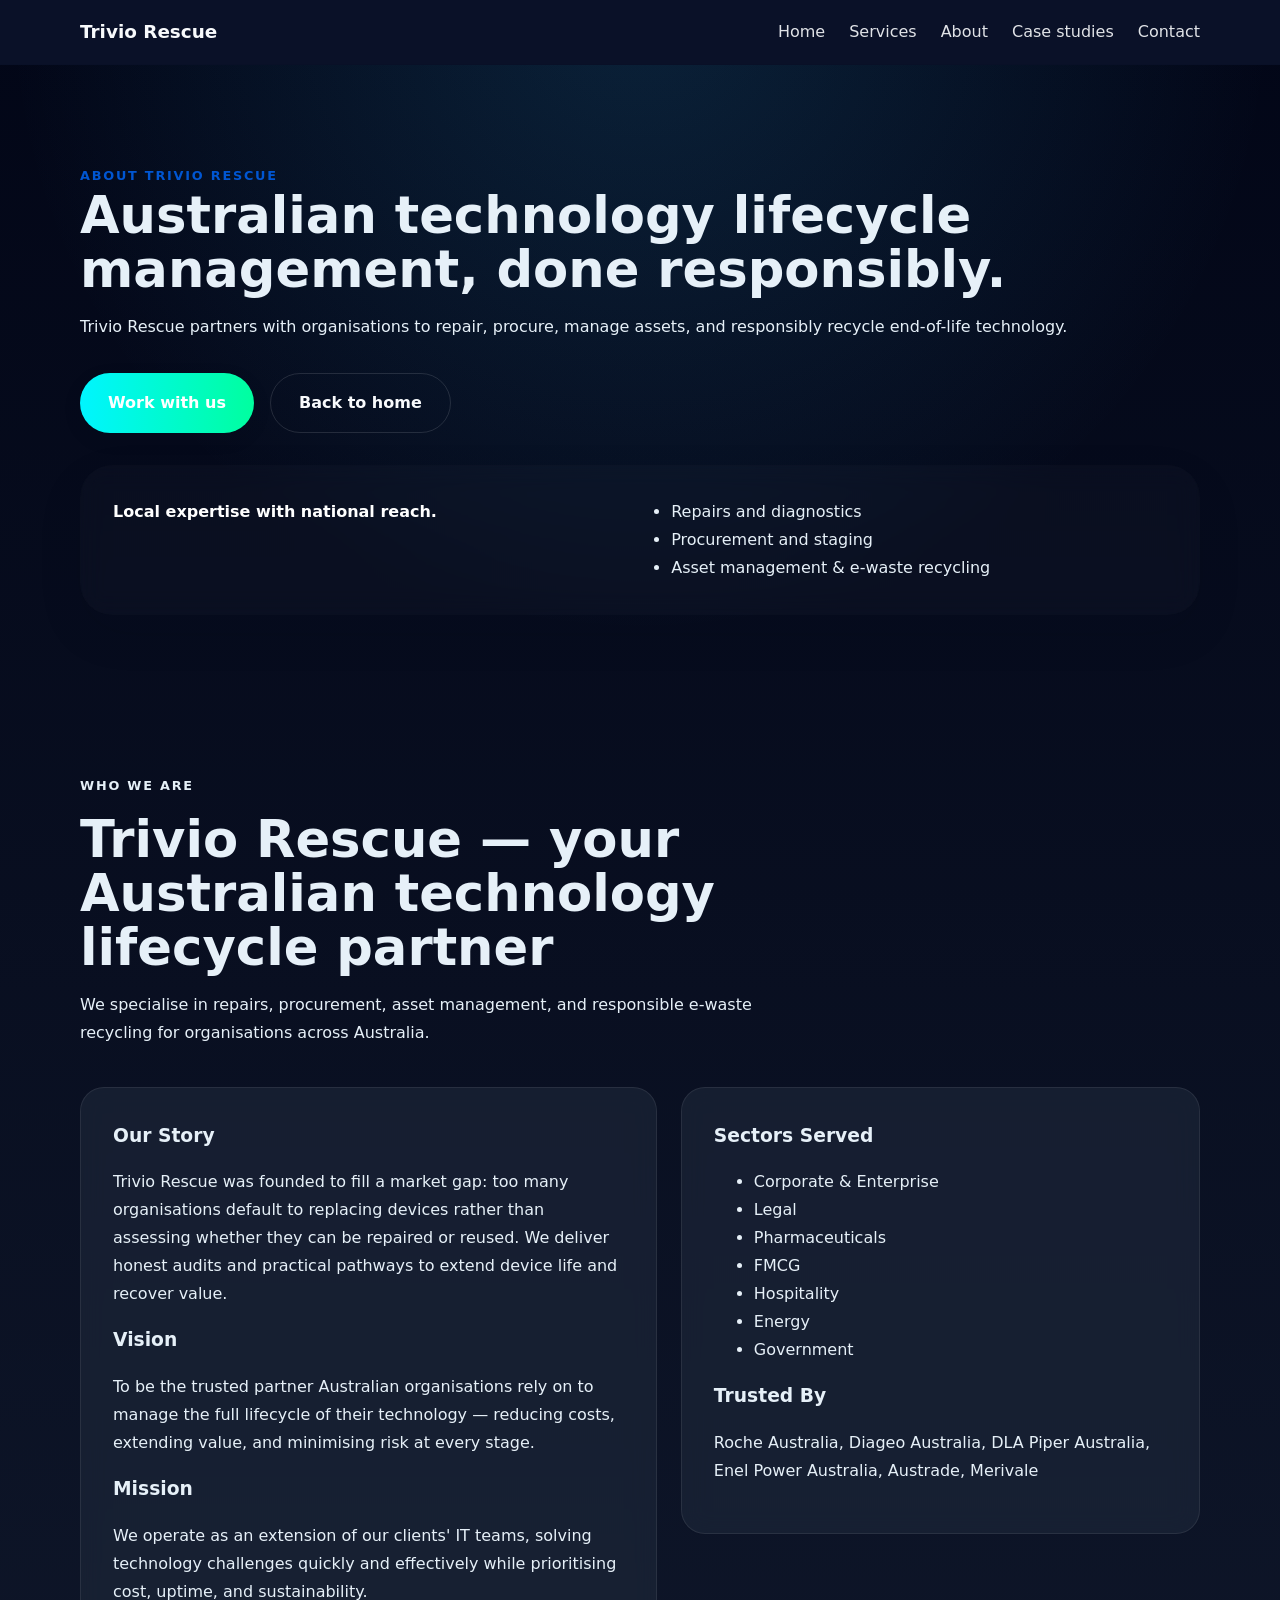
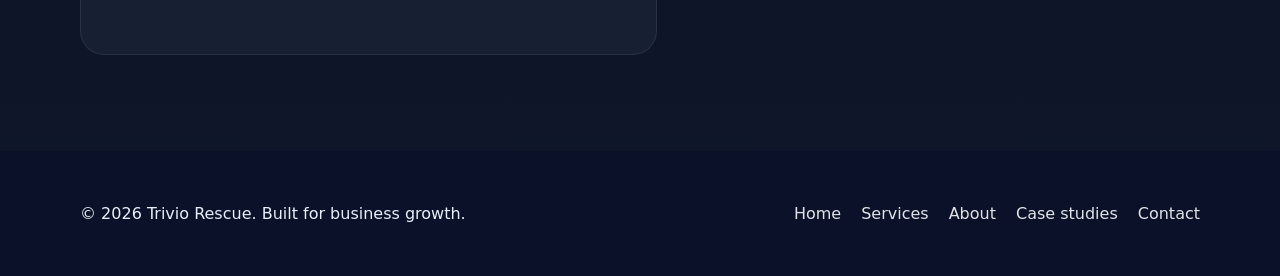
==== about/index.html @ 3f899b51 "Use clean URLs: add directory-index pages, update links, remove flat HTML, update contact redirect" ====
<!DOCTYPE html>
<html lang="en">
<head>
  <meta charset="UTF-8">
  <meta name="viewport" content="width=device-width, initial-scale=1.0">
  <title>About | Trivio Rescue</title>
  <meta name="description" content="Learn about Trivio Rescue's mission, team, and business approach.">
  <link rel="stylesheet" href="/assets/css/styles.css">
</head>
<body>
  <div data-include="/partials/header.html"></div>

  <main>
    <section class="hero">
      <div class="container hero-grid">
        <div class="reveal">
          <span class="eyebrow">About Trivio Rescue</span>
          <h1>Australian technology lifecycle management, done responsibly.</h1>
          <p>Trivio Rescue partners with organisations to repair, procure, manage assets, and responsibly recycle end-of-life technology.</p>
          <div class="hero-actions">
            <a href="/contact" class="btn btn-primary">Work with us</a>
            <a href="/" class="btn btn-secondary">Back to home</a>
          </div>
        </div>

        <div class="hero-card value-prop-card reveal">
          <p class="stat">Local expertise with national reach.</p>
          <ul>
            <li>Repairs and diagnostics</li>
            <li>Procurement and staging</li>
            <li>Asset management & e-waste recycling</li>
          </ul>
        </div>
      </div>
    </section>

    <section class="section about-section">
      <div class="container">
        <div class="section-header reveal">
          <p class="eyebrow">Who We Are</p>
          <h2>Trivio Rescue — your Australian technology lifecycle partner</h2>
          <p>We specialise in repairs, procurement, asset management, and responsible e-waste recycling for organisations across Australia.</p>
        </div>

        <div class="content-grid">
          <div class="card reveal">
            <h3>Our Story</h3>
            <p>Trivio Rescue was founded to fill a market gap: too many organisations default to replacing devices rather than assessing whether they can be repaired or reused. We deliver honest audits and practical pathways to extend device life and recover value.</p>

            <h3>Vision</h3>
            <p>To be the trusted partner Australian organisations rely on to manage the full lifecycle of their technology — reducing costs, extending value, and minimising risk at every stage.</p>

            <h3>Mission</h3>
            <p>We operate as an extension of our clients' IT teams, solving technology challenges quickly and effectively while prioritising cost, uptime, and sustainability.</p>
          </div>

          <div class="card reveal">
            <h3>Sectors Served</h3>
            <ul class="sectors-list">
              <li>Corporate & Enterprise</li>
              <li>Legal</li>
              <li>Pharmaceuticals</li>
              <li>FMCG</li>
              <li>Hospitality</li>
              <li>Energy</li>
              <li>Government</li>
            </ul>

            <h3>Trusted By</h3>
            <p class="trusted-clients reveal">Roche Australia, Diageo Australia, DLA Piper Australia, Enel Power Australia, Austrade, Merivale</p>
          </div>
        </div>
      </div>
    </section>
  </main>

  <div data-include="/partials/footer.html"></div>

  <script src="/assets/js/script.js?v=2"></script>
</body>
</html>
---- assets/css/styles.css ----
:root {
  color-scheme: light;
  /* Enterprise B2B theme */
  --bg: #F8FAFC; /* clean off-white for body */
  --header-bg: #0A1128; /* deep navy for header/footer */
  --surface: #0A1128;
  --surface-2: #081024;
  --text: #0B1220; /* dark text on off-white */
  --muted: #E6F0F8; /* brighter, eye-catching text color */
  --primary: #0056D2; /* vibrant primary blue for buttons */
  --primary-dark: #0041A8;
  --border: rgba(2, 6, 23, 0.06);
  --header-text: #F8FAFC;
  font-family: Inter, system-ui, -apple-system, BlinkMacSystemFont, "Segoe UI", sans-serif;
}

* {
  box-sizing: border-box;
}

html {
  scroll-behavior: smooth;
}

body {
  margin: 0;
  min-height: 100vh;
  /* Reverted to original dark theme background */
  background: radial-gradient(circle at top, rgba(56, 189, 248, 0.15), transparent 32%), linear-gradient(180deg, #020617 0%, #0f172a 100%);
  color: var(--muted);
  line-height: 1.75;
}

img {
  max-width: 100%;
  display: block;
}

button,
input,
textarea {
  font: inherit;
}

.container {
  width: min(1120px, calc(100% - 2rem));
  margin: 0 auto;
}

.site-header {
  position: sticky;
  top: 0;
  z-index: 20;
  backdrop-filter: blur(8px);
  background: var(--header-bg);
  border-bottom: 1px solid var(--border);
  color: var(--header-text);
}

.header-inner {
  display: flex;
  align-items: center;
  justify-content: space-between;
  gap: 1rem;
  padding: 1rem 0;
}

.brand {
  color: var(--header-text);
  font-size: 1.15rem;
  font-weight: 700;
  text-decoration: none;
}

.nav-links {
  display: flex;
  gap: 1.5rem;
  flex-wrap: wrap;
}

.nav-links a,
.footer-nav a {
  color: var(--header-text);
  opacity: 0.9;
  text-decoration: none;
  transition: color 200ms ease, opacity 200ms ease;
}

.nav-links a:hover,
.footer-nav a:hover {
  color: white;
}

.menu-toggle {
  display: none;
  background: transparent;
  border: 1px solid var(--border);
  color: var(--header-text);
  padding: 0.75rem 1rem;
  border-radius: 999px;
  cursor: pointer;
}

.hero {
  padding: 6rem 0 4rem;
}

.hero-grid {
  display: grid;
  grid-template-columns: 1fr; /* stack vertically */
  gap: 2rem;
  align-items: start;
}

.value-prop-card {
  grid-column: 1 / -1; /* span full width */
  width: 100%;
  background: rgba(30, 41, 59, 0.6); /* translucent dark for glassmorphism */
  -webkit-backdrop-filter: blur(12px);
  backdrop-filter: blur(12px);
  border: 1px solid rgba(255, 255, 255, 0.08);
  color: #F8FAFC; /* light text inside */
  padding: 1.75rem 1.5rem;
  border-radius: 12px;
  box-shadow: 0 18px 40px rgba(2, 6, 23, 0.45);
  display: grid;
  grid-template-columns: 1fr 1fr; /* two equal columns for content */
  gap: 1.5rem;
  align-items: start;
}

.value-prop-card h3 {
  grid-column: 1 / -1;
  color: #F8FAFC;
  margin-bottom: 0.5rem;
}

.value-list {
  grid-column: 1 / 2;
  list-style: none;
  margin: 0;
  padding: 0;
  color: #E6F0F8;
  display: block;
}

.value-list li {
  margin: 0 0 0.9rem 0;
  padding-left: 0.9rem;
  position: relative;
  line-height: 1.35;
}

.value-list li::before {
  content: '✔';
  position: absolute;
  left: 0;
  top: 0.1rem;
  font-size: 0.9rem;
  font-weight: 900;
  /* gradient for checkmark */
  background: linear-gradient(90deg, #00F5FF 0%, #00FF9F 100%);
  -webkit-background-clip: text;
  background-clip: text;
  -webkit-text-fill-color: transparent;
}

.onboarding {
  grid-column: 2 / 3;
  color: #E6F0F8;
}

.onboarding h4 {
  margin-top: 0;
  color: #F8FAFC;
}

.onboarding ol {
  list-style: none;
  margin: 0;
  padding: 0;
  position: relative;
}

.onboarding ol li {
  position: relative;
  padding-left: 3rem;
  margin-bottom: 1rem;
}

.onboarding ol li::before {
  content: counter(step);
  counter-increment: step;
  position: absolute;
  left: 0;
  top: 0;
  width: 2rem;
  height: 2rem;
  border-radius: 50%;
  background: linear-gradient(90deg, #00F5FF 0%, #00FF9F 100%);
  color: #04111a;
  display: flex;
  align-items: center;
  justify-content: center;
  font-weight: 800;
}

.onboarding ol::before {
  content: '';
  position: absolute;
  left: 0.9rem;
  top: 1.25rem;
  bottom: 0;
  width: 2px;
  background: rgba(255,255,255,0.04);
}

/* reset counter for onboarding */
.onboarding ol { counter-reset: step; }

@media (max-width: 900px) {
  .value-prop-card {
    grid-template-columns: 1fr;
  }
  .value-list,
  .onboarding {
    grid-column: 1 / -1;
  }
}

.eyebrow {
  margin: 0 0 1rem;
  color: var(--primary);
  font-weight: 700;
  text-transform: uppercase;
  letter-spacing: 0.14em;
  font-size: 0.8rem;
}

.hero h1,
.section-header h2 {
  margin: 0;
  font-size: clamp(2.5rem, 4vw, 4rem);
  line-height: 1.05;
}

.gradient-text {
  background: linear-gradient(90deg, #00F5FF 0%, #00FF9F 100%);
  -webkit-background-clip: text;
  background-clip: text;
  -webkit-text-fill-color: transparent;
  display: inline-block;
  font-weight: 800;
}

.hero p,
.section-header p,
.card p,
.feature-list p,
footer p,
.contact-form label {
  color: var(--muted);
}

.hero-actions {
  display: flex;
  flex-wrap: wrap;
  gap: 1rem;
  margin-top: 2rem;
}

/* Trust indicator badges (sleek, dark-mode style) */
.trust-indicators {
  display: flex;
  gap: 0.75rem;
  align-items: center;
  flex-wrap: wrap;
  margin-top: 1.25rem;
}

.trust-item {
  display: inline-flex;
  flex-direction: column;
  align-items: center;
  justify-content: center;
  border-radius: 50px; /* pill shape */
  background: rgba(30, 41, 59, 0.6);
  -webkit-backdrop-filter: blur(12px);
  backdrop-filter: blur(12px);
  border: 1px solid rgba(255, 255, 255, 0.08);
  padding: 0.5rem 0.9rem;
  min-width: 10ch;
  text-align: center;
}

.trust-item strong {
  display: block;
  font-size: 0.85rem;
  font-weight: 800;
  color: rgba(248, 250, 252, 0.95);
  line-height: 1;
}

.trust-item span {
  display: block;
  font-size: 0.72rem;
  font-weight: 700;
  color: rgba(203, 213, 225, 0.85);
  margin-top: 0.125rem;
}

.btn {
  display: inline-flex;
  align-items: center;
  justify-content: center;
  border: none;
  border-radius: 999px;
  padding: 0.95rem 1.75rem;
  font-weight: 700;
  text-decoration: none;
  cursor: pointer;
}

.btn-primary {
  background: linear-gradient(90deg, #00F5FF 0%, #00FF9F 100%);
  color: white;
  border: none;
  transition: all 0.3s ease;
  box-shadow: 0 6px 18px rgba(2, 6, 23, 0.12);
}
.btn-primary:hover {
  transform: scale(1.02);
  text-shadow: 0 6px 22px rgba(0, 245, 159, 0.12);
  box-shadow: 0 12px 36px rgba(0, 255, 159, 0.06);
}

.btn-secondary {
  border: 1px solid rgba(255, 255, 255, 0.12);
  color: var(--header-text);
  background: transparent;
  transition: all 0.25s ease;
}

.btn-secondary:hover {
  background: rgba(2, 6, 23, 0.5);
  border-color: rgba(255, 255, 255, 0.18);
  box-shadow: 0 10px 30px rgba(0, 255, 159, 0.06);
  transform: translateY(-2px);
}

.hero-card {
  background: rgba(255, 255, 255, 0.02);
  border: 1px solid var(--border);
  border-radius: 32px;
  padding: 2rem;
  box-shadow: 0 18px 48px rgba(2, 6, 23, 0.08);
}

.hero-card .stat {
  margin: 0 0 1rem;
  font-weight: 700;
  color: white;
}

.hero-card ul {
  margin: 0;
  padding-left: 1.2rem;
  color: var(--muted);
}

.section {
  padding: 6rem 0;
}

.section-header {
  max-width: 720px;
  margin-bottom: 2.5rem;
}

.cards-grid,
.testimonials-grid,
.about-grid,
.contact-grid,
.content-grid {
  display: grid;
  gap: 1.5rem;
}

.cards-grid {
  grid-template-columns: repeat(3, minmax(0, 1fr));
  grid-auto-rows: minmax(0, auto);
  margin-bottom: 3.5rem; /* increased spacing to separate from Data Security section */
}

.section-header.card {
  margin-top: 2rem; /* extra breathing room when section header is styled as a card */
}

.card {
  background: rgba(30, 41, 59, 0.6);
  -webkit-backdrop-filter: blur(12px);
  backdrop-filter: blur(12px);
  border: 1px solid rgba(255, 255, 255, 0.08);
  border-radius: 24px;
  padding: 2rem;
  transition: box-shadow 220ms ease, transform 220ms ease, border-color 180ms ease;
}

.card:hover {
  transform: translateY(-4px);
  border-color: rgba(255, 255, 255, 0.2);
  box-shadow: 0 10px 30px -10px rgba(16, 185, 129, 0.15); /* subtle emerald glow */
}

/* Reveal animation utilities */
.reveal {
  opacity: 0;
  transform: translateY(30px);
  transition: all 0.8s cubic-bezier(0.5, 0, 0, 1);
}

.reveal.active {
  opacity: 1;
  transform: translateY(0);
}

.card h3 {
  margin-top: 0;
  margin-bottom: 1rem;
}

.about-grid {
  grid-template-columns: 1fr 0.9fr;
  align-items: center;
}

.content-grid {
  grid-template-columns: 1fr 0.9fr;
  gap: 1.5rem;
  align-items: start;
}

.feature-list {
  display: grid;
  gap: 1rem;
}

.feature-list h3 {
  margin: 0 0 0.5rem;
}

.testimonials-grid {
  grid-template-columns: repeat(2, minmax(0, 1fr));
}

.testimonials-grid blockquote {
  margin: 0;
  background: rgba(255, 255, 255, 0.02);
  border: 1px solid var(--border);
  border-radius: 24px;
  padding: 2rem;
}

blockquote p {
  margin: 0 0 1.25rem;
  color: var(--text);
}

blockquote cite {
  color: var(--muted);
  font-style: normal;
}

.contact-grid {
  grid-template-columns: 1fr 1.1fr;
  align-items: start;
}

.contact-form {
  display: grid;
  gap: 1rem;
}

.contact-form label {
  display: grid;
  gap: 0.5rem;
  font-weight: 600;
}

.contact-form input,
.contact-form textarea,
.contact-form select {
  background: rgba(30, 41, 59, 0.6);
  -webkit-backdrop-filter: blur(8px);
  backdrop-filter: blur(8px);
  border: 1px solid rgba(255, 255, 255, 0.10);
  border-radius: 12px;
  color: #E6F0F8;
  padding: 0.95rem 1rem;
  transition: border-color 180ms ease, box-shadow 200ms ease, transform 150ms ease;
  box-shadow: inset 0 1px 0 rgba(255,255,255,0.02);
}

.contact-form input::placeholder,
.contact-form textarea::placeholder {
  color: rgba(230, 240, 248, 0.6);
}

.contact-form input:focus,
.contact-form textarea:focus,
.contact-form select:focus {
  outline: none;
  border-color: var(--primary);
  box-shadow: 0 10px 30px rgba(0, 86, 210, 0.10), 0 0 0 4px rgba(0, 86, 210, 0.06);
  transform: translateY(-1px);
}

.contact-form label {
  color: #E6F0F8;
}

.site-footer {
  border-top: 1px solid var(--border);
  padding: 2rem 0;
  background: var(--header-bg);
  color: var(--header-text);
}

.footer-inner {
  display: flex;
  align-items: center;
  justify-content: space-between;
  flex-wrap: wrap;
  gap: 1rem;
}

.footer-nav {
  display: flex;
  gap: 1.25rem;
}

@media (max-width: 900px) {
  .hero-grid,
  .about-grid,
  .cards-grid,
  .testimonials-grid,
  .contact-grid,
  .content-grid {
    grid-template-columns: 1fr;
  }
  .hero {
    padding-top: 4rem;
  }
}

/* About preview section */
.about-preview {
  padding: 4rem 0;
  background: #1E293B; /* slightly different from hero to separate sections */
  color: #E6F0F8;
}

.about-grid {
  display: grid;
  grid-template-columns: 1fr 1fr;
  gap: 2rem;
  align-items: center;
}

.about-text p,
.about-text h2 {
  color: #E6F0F8;
}

.about-text .btn {
  margin-top: 1rem;
}

.about-image-placeholder {
  background: linear-gradient(180deg, rgba(255,255,255,0.03), rgba(255,255,255,0.01));
  border: 1px dashed rgba(255,255,255,0.04);
  min-height: 220px;
  border-radius: 12px;
}

@media (max-width: 900px) {
  .about-grid {
    grid-template-columns: 1fr;
  }
  .about-image-placeholder {
    min-height: 180px;
  }
}

@media (max-width: 720px) {
  .header-inner {
    flex-direction: column;
    align-items: flex-start;
  }

  .nav-links {
    width: 100%;
    justify-content: space-between;
  }

  .menu-toggle {
    display: inline-flex;
  }

  .nav-links {
    display: none;
  }

  .nav-links.open {
    display: flex;
    flex-direction: column;
    width: 100%;
    gap: 0.75rem;
    margin-top: 1rem;
  }
}

/* Improved skip-link: visually hidden until focused, subtle modern styling */
.skip-link {
  position: absolute;
  left: -9999px;
  top: auto;
  width: 1px;
  height: 1px;
  overflow: hidden;
  clip: rect(1px, 1px, 1px, 1px);
  clip-path: inset(50%);
  white-space: nowrap;
}
.skip-link:focus,
.skip-link:active {
  position: fixed;
  left: 1rem;
  top: 1rem;
  width: auto;
  height: auto;
  padding: 0.5rem 0.75rem;
  background: rgba(10,17,40,0.95);
  color: #F8FAFC;
  border-radius: 8px;
  z-index: 9999;
  box-shadow: 0 8px 30px rgba(2,6,23,0.6);
  clip: auto;
  clip-path: none;
}
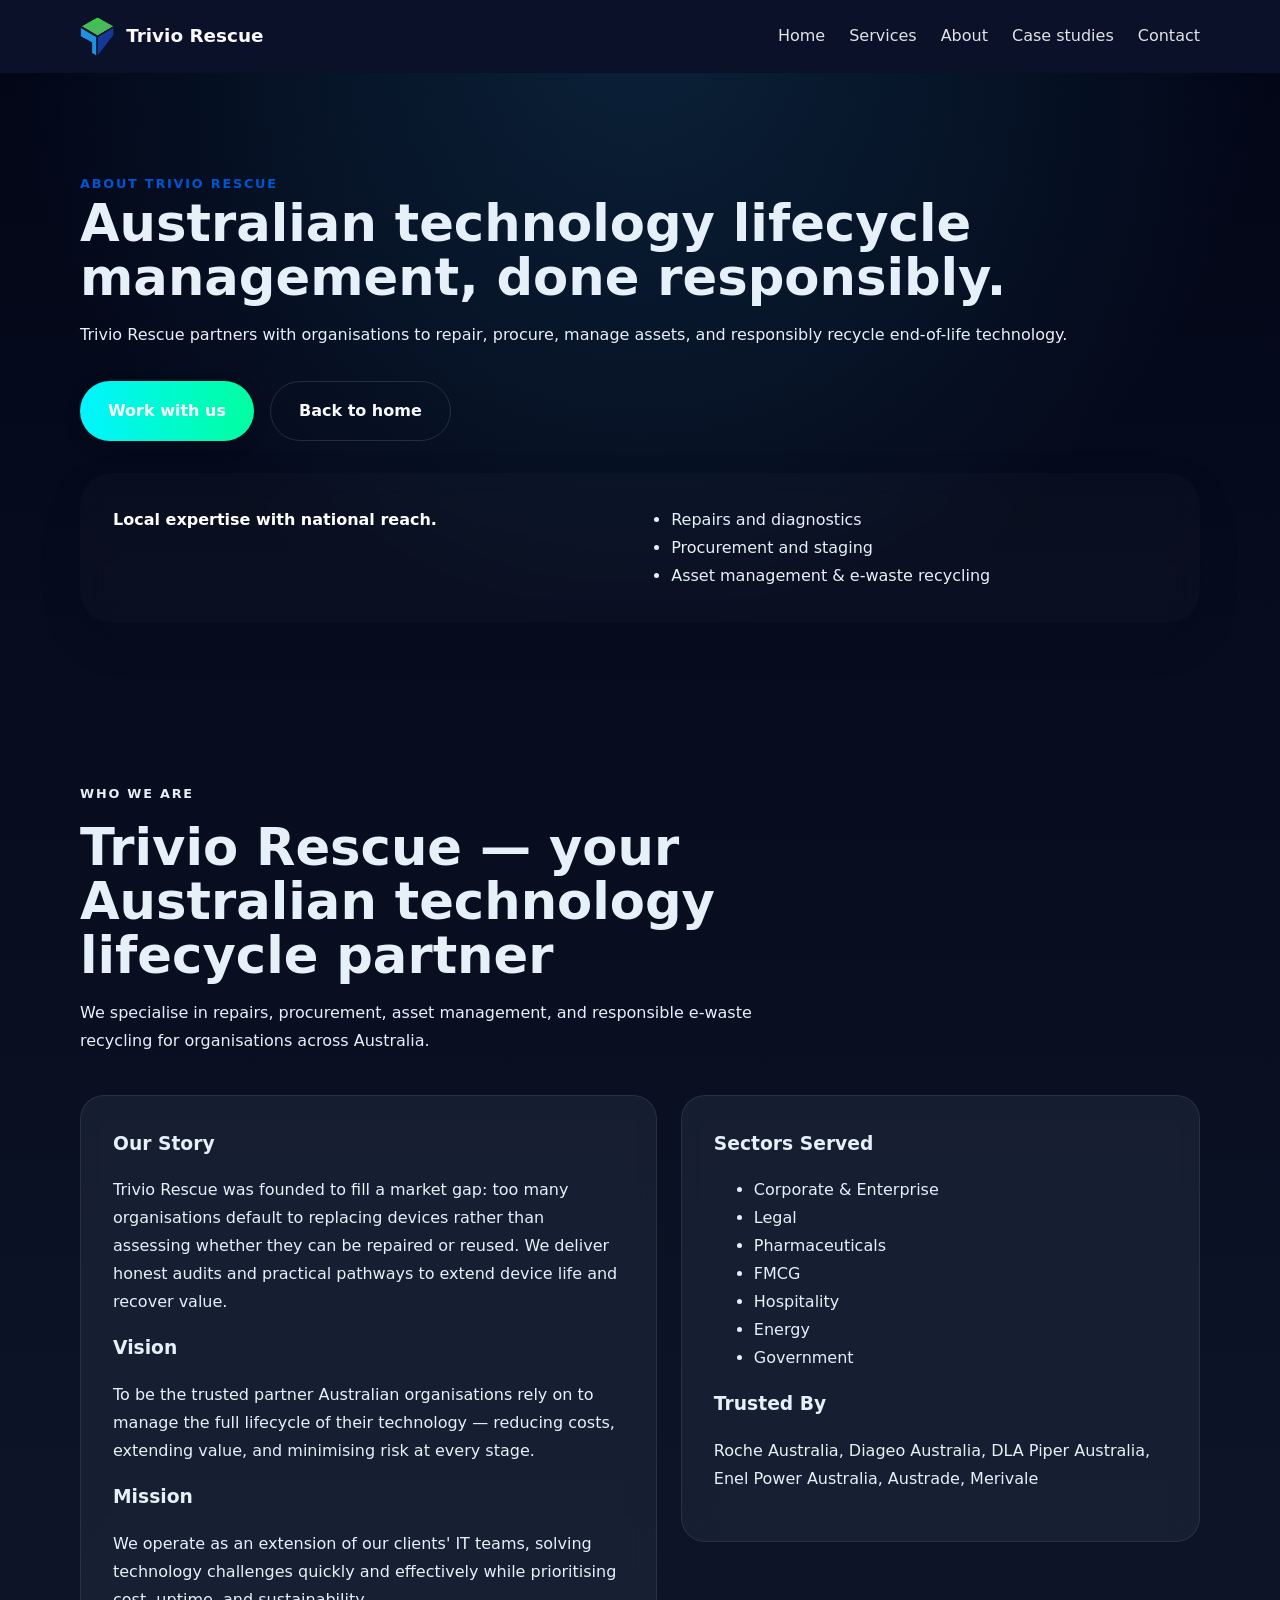
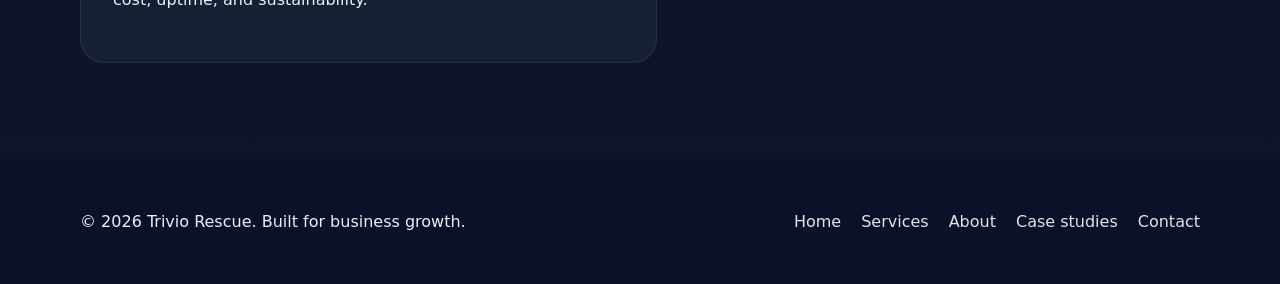
==== commit 898f646f: "Add site favicon" ====
--- a/about/index.html
+++ b/about/index.html
@@ -4,6 +4,7 @@
   <meta charset="UTF-8">
   <meta name="viewport" content="width=device-width, initial-scale=1.0">
   <title>About | Trivio Rescue</title>
+  <link rel="icon" type="image/png" href="/logo.png">
   <meta name="description" content="Learn about Trivio Rescue's mission, team, and business approach.">
   <link rel="stylesheet" href="/assets/css/styles.css">
 </head>
--- a/assets/css/styles.css
+++ b/assets/css/styles.css
@@ -66,10 +66,18 @@
 }
 
 .brand {
+  display: flex;
+  align-items: center;
+  gap: 12px;
   color: var(--header-text);
   font-size: 1.15rem;
   font-weight: 700;
   text-decoration: none;
+}
+
+.logo-icon {
+  height: 40px;
+  width: auto;
 }
 
 .nav-links {
@@ -519,6 +527,10 @@
   color: #E6F0F8;
 }
 
+.contact-details a {
+  color: #F8FAFC;
+}
+
 .site-footer {
   border-top: 1px solid var(--border);
   padding: 2rem 0;
@@ -576,19 +588,38 @@
   margin-top: 1rem;
 }
 
-.about-image-placeholder {
-  background: linear-gradient(180deg, rgba(255,255,255,0.03), rgba(255,255,255,0.01));
-  border: 1px dashed rgba(255,255,255,0.04);
-  min-height: 220px;
+.about-image {
+  position: relative;
+  aspect-ratio: 16 / 10;
+  overflow: hidden;
   border-radius: 12px;
+  border: 1px solid rgba(94, 234, 212, 0.18);
+  box-shadow: 0 20px 40px rgba(2, 6, 23, 0.32);
+}
+
+.about-image img {
+  width: 100%;
+  height: 100%;
+  object-fit: cover;
+  object-position: center top;
+  filter: brightness(0.78) saturate(0.82);
+  transform: scale(1.06);
+}
+
+.about-image::after {
+  content: '';
+  position: absolute;
+  inset: 0;
+  pointer-events: none;
+  background: linear-gradient(135deg, rgba(10, 17, 40, 0.5), rgba(10, 17, 40, 0.08) 55%, rgba(10, 17, 40, 0.42));
 }
 
 @media (max-width: 900px) {
   .about-grid {
     grid-template-columns: 1fr;
   }
-  .about-image-placeholder {
-    min-height: 180px;
+  .about-image {
+    aspect-ratio: 16 / 9;
   }
 }
 
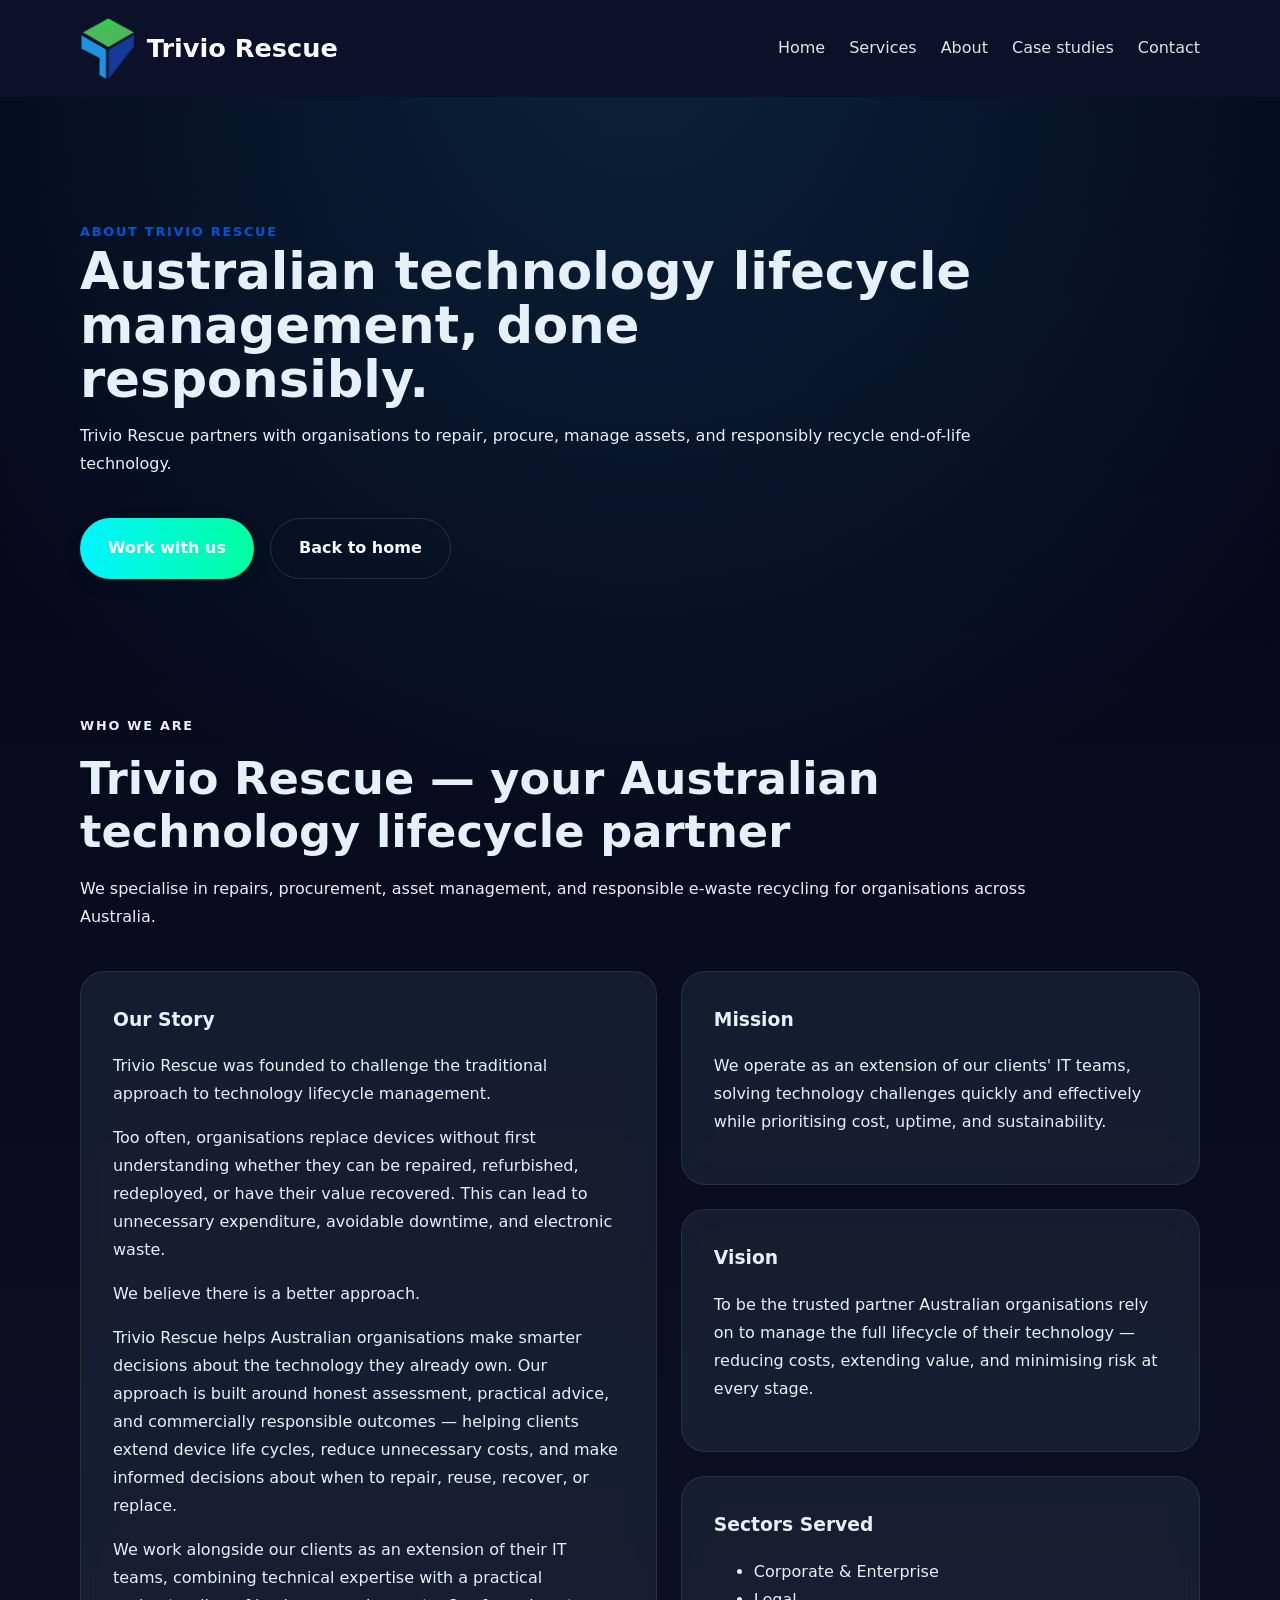
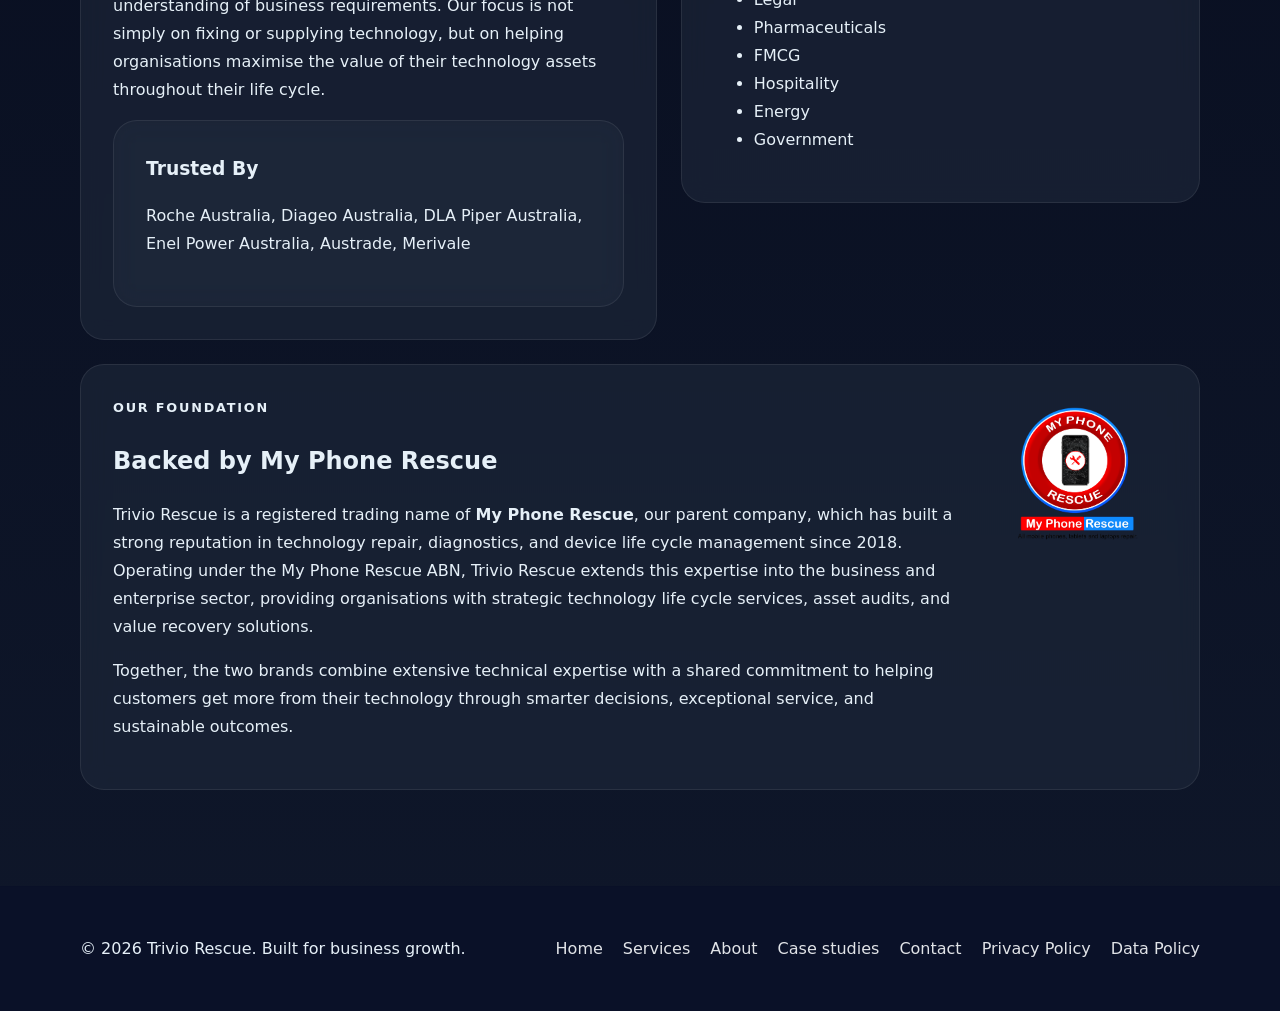
==== commit e1d87c82: "Refine About page foundation layout" ====
--- a/about/index.html
+++ b/about/index.html
@@ -24,14 +24,6 @@
           </div>
         </div>
 
-        <div class="hero-card value-prop-card reveal">
-          <p class="stat">Local expertise with national reach.</p>
-          <ul>
-            <li>Repairs and diagnostics</li>
-            <li>Procurement and staging</li>
-            <li>Asset management & e-waste recycling</li>
-          </ul>
-        </div>
       </div>
     </section>
 
@@ -43,40 +35,64 @@
           <p>We specialise in repairs, procurement, asset management, and responsible e-waste recycling for organisations across Australia.</p>
         </div>
 
-        <div class="content-grid">
+        <div class="content-grid about-content-grid">
           <div class="card reveal">
             <h3>Our Story</h3>
-            <p>Trivio Rescue was founded to fill a market gap: too many organisations default to replacing devices rather than assessing whether they can be repaired or reused. We deliver honest audits and practical pathways to extend device life and recover value.</p>
+            <p>Trivio Rescue was founded to challenge the traditional approach to technology lifecycle management.</p>
+            <p>Too often, organisations replace devices without first understanding whether they can be repaired, refurbished, redeployed, or have their value recovered. This can lead to unnecessary expenditure, avoidable downtime, and electronic waste.</p>
+            <p>We believe there is a better approach.</p>
+            <p>Trivio Rescue helps Australian organisations make smarter decisions about the technology they already own. Our approach is built around honest assessment, practical advice, and commercially responsible outcomes — helping clients extend device life cycles, reduce unnecessary costs, and make informed decisions about when to repair, reuse, recover, or replace.</p>
+            <p>We work alongside our clients as an extension of their IT teams, combining technical expertise with a practical understanding of business requirements. Our focus is not simply on fixing or supplying technology, but on helping organisations maximise the value of their technology assets throughout their life cycle.</p>
 
-            <h3>Vision</h3>
-            <p>To be the trusted partner Australian organisations rely on to manage the full lifecycle of their technology — reducing costs, extending value, and minimising risk at every stage.</p>
-
-            <h3>Mission</h3>
-            <p>We operate as an extension of our clients' IT teams, solving technology challenges quickly and effectively while prioritising cost, uptime, and sustainability.</p>
+            <div class="about-trusted card reveal">
+              <h3>Trusted By</h3>
+              <p class="trusted-clients">Roche Australia, Diageo Australia, DLA Piper Australia, Enel Power Australia, Austrade, Merivale</p>
+            </div>
           </div>
 
-          <div class="card reveal">
-            <h3>Sectors Served</h3>
-            <ul class="sectors-list">
-              <li>Corporate & Enterprise</li>
-              <li>Legal</li>
-              <li>Pharmaceuticals</li>
-              <li>FMCG</li>
-              <li>Hospitality</li>
-              <li>Energy</li>
-              <li>Government</li>
-            </ul>
+          <div class="about-side-column">
+            <div class="card reveal">
+              <h3>Mission</h3>
+              <p>We operate as an extension of our clients' IT teams, solving technology challenges quickly and effectively while prioritising cost, uptime, and sustainability.</p>
+            </div>
 
-            <h3>Trusted By</h3>
-            <p class="trusted-clients reveal">Roche Australia, Diageo Australia, DLA Piper Australia, Enel Power Australia, Austrade, Merivale</p>
+            <div class="card reveal">
+              <h3>Vision</h3>
+              <p>To be the trusted partner Australian organisations rely on to manage the full lifecycle of their technology — reducing costs, extending value, and minimising risk at every stage.</p>
+            </div>
+
+            <div class="about-sectors card reveal">
+              <h3>Sectors Served</h3>
+              <ul class="sectors-list">
+                <li>Corporate & Enterprise</li>
+                <li>Legal</li>
+                <li>Pharmaceuticals</li>
+                <li>FMCG</li>
+                <li>Hospitality</li>
+                <li>Energy</li>
+                <li>Government</li>
+              </ul>
+            </div>
+
           </div>
         </div>
+
+        <section class="about-backed-section card reveal">
+          <div class="about-backed-copy">
+            <p class="eyebrow">Our Foundation</p>
+            <h2>Backed by My Phone Rescue</h2>
+            <p>Trivio Rescue is a registered trading name of <strong>My Phone Rescue</strong>, our parent company, which has built a strong reputation in technology repair, diagnostics, and device life cycle management since 2018. Operating under the My Phone Rescue ABN, Trivio Rescue extends this expertise into the business and enterprise sector, providing organisations with strategic technology life cycle services, asset audits, and value recovery solutions.</p>
+            <p>Together, the two brands combine extensive technical expertise with a shared commitment to helping customers get more from their technology through smarter decisions, exceptional service, and sustainable outcomes.</p>
+          </div>
+          <img class="about-backed-logo" src="/MyPhoneRescue%20Logo%20Background%20Removed.png" alt="My Phone Rescue logo">
+        </section>
+
       </div>
     </section>
   </main>
 
   <div data-include="/partials/footer.html"></div>
 
-  <script src="/assets/js/script.js?v=2"></script>
+  <script src="/assets/js/script.js?v=3"></script>
 </body>
 </html>
--- a/assets/css/styles.css
+++ b/assets/css/styles.css
@@ -70,13 +70,13 @@
   align-items: center;
   gap: 12px;
   color: var(--header-text);
-  font-size: 1.15rem;
+  font-size: 1.6rem;
   font-weight: 700;
   text-decoration: none;
 }
 
 .logo-icon {
-  height: 40px;
+  height: 64px;
   width: auto;
 }
 
@@ -101,23 +101,68 @@
 
 .menu-toggle {
   display: none;
-  background: transparent;
-  border: 1px solid var(--border);
+  background: rgba(30, 41, 59, 0.9);
+  border: 1px solid rgba(94, 234, 212, 0.45);
   color: var(--header-text);
   padding: 0.75rem 1rem;
-  border-radius: 999px;
+  border-radius: 6px;
   cursor: pointer;
+  font-weight: 700;
+  box-shadow: 0 6px 16px rgba(2, 6, 23, 0.25);
+  transition: background 180ms ease, border-color 180ms ease, transform 180ms ease;
+}
+
+.menu-toggle:hover,
+.menu-toggle:focus-visible {
+  background: rgba(0, 86, 210, 0.55);
+  border-color: #00F5FF;
+}
+
+.menu-toggle:focus-visible {
+  outline: 2px solid #00F5FF;
+  outline-offset: 3px;
+}
+
+.menu-icon {
+  display: grid;
+  gap: 3px;
+  width: 16px;
+}
+
+.menu-icon span {
+  display: block;
+  width: 16px;
+  height: 2px;
+  background: currentColor;
+  transition: transform 180ms ease, opacity 180ms ease;
+}
+
+.menu-toggle[aria-expanded="true"] .menu-icon span:nth-child(1) {
+  transform: translateY(5px) rotate(45deg);
+}
+
+.menu-toggle[aria-expanded="true"] .menu-icon span:nth-child(2) {
+  opacity: 0;
+}
+
+.menu-toggle[aria-expanded="true"] .menu-icon span:nth-child(3) {
+  transform: translateY(-5px) rotate(-45deg);
 }
 
 .hero {
-  padding: 6rem 0 4rem;
+  padding: 7rem 0 5rem;
 }
 
 .hero-grid {
   display: grid;
   grid-template-columns: 1fr; /* stack vertically */
-  gap: 2rem;
+  gap: 3.5rem;
   align-items: start;
+}
+
+.hero-grid > .reveal:first-child {
+  max-width: 900px;
+  padding: 0.5rem 0;
 }
 
 .value-prop-card {
@@ -142,6 +187,353 @@
   color: #F8FAFC;
   margin-bottom: 0.5rem;
 }
+
+.value-bento {
+  display: grid;
+  grid-template-columns: repeat(3, minmax(0, 1fr));
+  grid-template-areas:
+    "heading heading heading"
+    "one one four"
+    "three two four"
+    "five five five";
+  grid-auto-rows: minmax(0, auto);
+  row-gap: 1.35rem;
+  column-gap: 0.85rem;
+  width: 100%;
+}
+
+.bento-heading {
+  grid-area: heading;
+  grid-column: 1 / -1;
+  max-width: 760px;
+  padding: 1.25rem 0 1.35rem;
+  border-bottom: 1px solid rgba(114, 244, 213, 0.16);
+}
+
+.bento-heading .eyebrow {
+  color: #72f4d5;
+  margin-bottom: 0.9rem;
+}
+
+.bento-heading h2 {
+  max-width: 28ch;
+  margin: 0;
+  color: #f8fafc;
+  font-size: clamp(1.8rem, 3vw, 2.75rem);
+  line-height: 1.1;
+}
+
+.bento-tile {
+  position: relative;
+  display: flex;
+  min-height: 205px;
+  flex-direction: column;
+  justify-content: space-between;
+  overflow: hidden;
+  padding: 1.5rem;
+  border: 1px solid rgba(114, 244, 213, 0.18);
+  border-radius: 14px;
+  transition: transform 260ms ease, border-color 260ms ease, box-shadow 260ms ease;
+}
+
+.bento-tile:hover {
+  transform: translateY(-4px);
+  border-color: rgba(114, 244, 213, 0.65);
+  box-shadow: 0 18px 36px rgba(2, 6, 23, 0.28);
+}
+
+.bento-tile-wide {
+  grid-column: span 2;
+}
+
+.bento-tile-position-1 {
+  grid-area: one;
+}
+
+.bento-tile-position-2 {
+  grid-area: two;
+  min-height: 260px;
+}
+
+.bento-tile-position-3 {
+  grid-area: three;
+}
+
+.bento-tile-position-4 {
+  grid-area: four;
+}
+
+.bento-tile-position-5 {
+  grid-area: five;
+}
+
+.bento-tile-tall {
+  grid-row: span 2;
+  min-height: 405px;
+}
+
+.bento-tile-light {
+  background: linear-gradient(135deg, #12243a 0%, #0c182a 100%);
+  color: #f8fafc;
+}
+
+.bento-tile-dark {
+  background: linear-gradient(135deg, #071521 0%, #020617 100%);
+  color: #f8fafc;
+}
+
+.bento-copy {
+  position: relative;
+  z-index: 2;
+  max-width: 34rem;
+}
+
+.bento-label {
+  display: block;
+  margin-bottom: 0.65rem;
+  color: #0b8f82;
+  font-family: "Courier New", monospace;
+  font-size: 0.68rem;
+  font-weight: 700;
+  letter-spacing: 0.1em;
+  text-transform: uppercase;
+}
+
+.bento-tile-dark .bento-label {
+  color: #72f4d5;
+}
+
+.bento-tile h3 {
+  margin: 0 0 0.5rem;
+  font-size: clamp(1.2rem, 2vw, 1.55rem);
+  line-height: 1.1;
+}
+
+.bento-tile p {
+  max-width: 42ch;
+  margin: 0;
+  color: #a8bacb;
+  font-size: 0.9rem;
+  line-height: 1.55;
+}
+
+.bento-tile-dark p {
+  color: #94a3b8;
+}
+
+.bento-number {
+  position: absolute;
+  right: -0.25rem;
+  bottom: -1.3rem;
+  color: rgba(114, 244, 213, 0.08);
+  font-size: 8rem;
+  font-weight: 800;
+  line-height: 1;
+  pointer-events: none;
+}
+
+.bento-tile-dark .bento-number {
+  color: rgba(148, 163, 184, 0.1);
+}
+
+.bento-visual {
+  position: absolute;
+  z-index: 1;
+  pointer-events: none;
+}
+
+.bento-visual-device {
+  top: 1.25rem;
+  right: 2rem;
+  width: 10rem;
+  height: 7rem;
+  transform: rotate(-12deg);
+}
+
+.bento-visual-device span,
+.bento-visual-device i,
+.bento-visual-device b {
+  position: absolute;
+  display: block;
+  border: 2px solid rgba(0, 143, 130, 0.25);
+  border-radius: 8px;
+  background: rgba(0, 143, 130, 0.06);
+}
+
+.bento-visual-device span { inset: 0 1.5rem 1rem 0; }
+.bento-visual-device i { inset: 0.8rem 0.75rem 0.2rem 0.75rem; }
+.bento-visual-device b { inset: 1.6rem 0 0 1.5rem; }
+
+.bento-visual-stack {
+  position: relative;
+  top: auto;
+  right: auto;
+  left: auto;
+  display: grid;
+  gap: 0.5rem;
+  width: calc(100% - 1rem);
+  margin: 0.5rem 0 2rem;
+  transform: rotate(-5deg);
+}
+
+.bento-visual-stack span {
+  display: block;
+  padding: 0.75rem 1rem;
+  border: 1px solid rgba(114, 244, 213, 0.32);
+  border-radius: 8px;
+  color: #72f4d5;
+  font-family: "Courier New", monospace;
+  font-size: 0.7rem;
+  font-weight: 700;
+  letter-spacing: 0.12em;
+}
+
+.bento-visual-stack span:nth-child(2) { transform: translateX(1rem); background: rgba(114, 244, 213, 0.08); }
+.bento-visual-stack span:nth-child(3) { transform: translateX(2rem); background: rgba(114, 244, 213, 0.14); }
+
+.bento-visual-network {
+  position: relative;
+  top: auto;
+  right: auto;
+  left: auto;
+  display: grid;
+  gap: 0.45rem;
+  width: calc(100% - 1rem);
+  margin: 0.5rem 0 2rem;
+}
+
+.bento-visual-network span {
+  display: block;
+  padding: 0.55rem 0.75rem;
+  border: 1px solid rgba(114, 244, 213, 0.28);
+  border-radius: 5px;
+  color: #a8bacb;
+  font-family: "Courier New", monospace;
+  font-size: 0.6rem;
+  font-weight: 700;
+  letter-spacing: 0.09em;
+}
+
+.bento-visual-network span:nth-child(2) { margin-left: 1rem; color: #72f4d5; background: rgba(114, 244, 213, 0.07); }
+.bento-visual-network span:nth-child(3) { margin-left: 2rem; background: rgba(114, 244, 213, 0.12); }
+
+.bento-visual-support {
+  top: 1.25rem;
+  right: 1.5rem;
+  display: grid;
+  width: 7.5rem;
+  height: 6rem;
+  grid-template-columns: 1fr 1fr;
+  align-items: end;
+  padding: 0.8rem;
+  border: 1px solid rgba(114, 244, 213, 0.3);
+  border-radius: 10px;
+  background: rgba(114, 244, 213, 0.08);
+  transform: rotate(4deg);
+}
+
+.bento-tile-position-3 .bento-visual-support {
+  position: relative;
+  top: auto;
+  right: auto;
+  margin: 0 0 1.5rem auto;
+}
+
+.bento-tile-position-3 {
+  display: grid;
+  align-content: start;
+  gap: 0;
+}
+
+.bento-tile-position-3 .bento-visual-support {
+  grid-row: 2;
+  margin: 2rem 0 0 auto;
+}
+
+.bento-tile-position-3 .bento-copy {
+  grid-row: 1;
+}
+
+.bento-tile-position-4 .bento-copy {
+  order: 1;
+}
+
+.bento-tile-position-4 {
+  justify-content: flex-start;
+}
+
+.bento-tile-position-4 .bento-visual-stack {
+  order: 2;
+  margin: 3rem 0 0;
+}
+
+.bento-visual-support strong {
+  color: #72f4d5;
+  font-size: 2rem;
+  line-height: 1;
+}
+
+.bento-visual-support span,
+.bento-visual-support i {
+  color: #a8bacb;
+  font-family: "Courier New", monospace;
+  font-size: 0.55rem;
+  font-style: normal;
+  font-weight: 700;
+  letter-spacing: 0.08em;
+}
+
+.bento-visual-support i {
+  grid-column: 1 / -1;
+  padding-top: 0.5rem;
+  border-top: 1px solid rgba(114, 244, 213, 0.25);
+  line-height: 1.35;
+}
+
+.bento-pipeline {
+  display: flex;
+  align-items: center;
+  gap: 0.45rem;
+  margin-bottom: 1.3rem;
+  color: #0b1220;
+  font-family: "Courier New", monospace;
+  font-size: 0.62rem;
+  font-weight: 700;
+}
+
+.bento-pipeline span {
+  padding: 0.4rem 0.45rem;
+  border: 1px solid rgba(114, 244, 213, 0.34);
+  border-radius: 4px;
+  color: #dbeafe;
+}
+
+.bento-pipeline i {
+  width: 1rem;
+  height: 1px;
+  background: #72f4d5;
+}
+
+.bento-visual-orbit {
+  top: 1.2rem;
+  right: 2rem;
+  width: 8rem;
+  height: 8rem;
+  border: 1px solid rgba(0, 143, 130, 0.4);
+  border-radius: 50%;
+}
+
+.bento-visual-orbit::before,
+.bento-visual-orbit::after {
+  position: absolute;
+  inset: 1rem;
+  border: 1px dashed rgba(0, 143, 130, 0.5);
+  border-radius: 50%;
+  content: "";
+}
+
+.bento-visual-orbit::after { inset: 2rem; border-style: solid; }
+.bento-visual-orbit span { position: absolute; inset: 3.25rem 0; color: #72f4d5; font-family: "Courier New", monospace; font-size: 0.6rem; font-weight: 700; text-align: center; }
 
 .value-list {
   grid-column: 1 / 2;
@@ -234,6 +626,26 @@
   .onboarding {
     grid-column: 1 / -1;
   }
+
+  .value-bento {
+    grid-template-columns: 1fr;
+    grid-template-areas:
+      "heading"
+      "one"
+      "three"
+      "two"
+      "four"
+      "five";
+  }
+
+  .bento-tile-wide {
+    grid-column: auto;
+  }
+
+  .bento-tile-tall {
+    grid-row: auto;
+    min-height: 260px;
+  }
 }
 
 .eyebrow {
@@ -252,6 +664,13 @@
   line-height: 1.05;
 }
 
+.hero .lead {
+  max-width: 650px;
+  margin: 1.4rem 0 0;
+  font-size: clamp(1.05rem, 1.8vw, 1.3rem);
+  line-height: 1.55;
+}
+
 .gradient-text {
   background: linear-gradient(90deg, #00F5FF 0%, #00FF9F 100%);
   -webkit-background-clip: text;
@@ -274,10 +693,10 @@
   display: flex;
   flex-wrap: wrap;
   gap: 1rem;
-  margin-top: 2rem;
-}
-
-/* Trust indicator badges (sleek, dark-mode style) */
+  margin-top: 2.5rem;
+}
+
+/* Trust indicator badges */
 .trust-indicators {
   display: flex;
   gap: 0.75rem;
@@ -291,7 +710,7 @@
   flex-direction: column;
   align-items: center;
   justify-content: center;
-  border-radius: 50px; /* pill shape */
+  border-radius: 50px;
   background: rgba(30, 41, 59, 0.6);
   -webkit-backdrop-filter: blur(12px);
   backdrop-filter: blur(12px);
@@ -318,6 +737,8 @@
 }
 
 .btn {
+  position: relative;
+  overflow: hidden;
   display: inline-flex;
   align-items: center;
   justify-content: center;
@@ -327,19 +748,39 @@
   font-weight: 700;
   text-decoration: none;
   cursor: pointer;
+  transition: transform 220ms ease, box-shadow 220ms ease, border-color 220ms ease;
 }
 
 .btn-primary {
+  isolation: isolate;
   background: linear-gradient(90deg, #00F5FF 0%, #00FF9F 100%);
   color: white;
   border: none;
-  transition: all 0.3s ease;
   box-shadow: 0 6px 18px rgba(2, 6, 23, 0.12);
-}
+  animation: heroButtonFloat 5s ease-in-out infinite;
+}
+
+.btn-primary::after {
+  position: absolute;
+  z-index: -1;
+  top: -40%;
+  left: -80%;
+  width: 45%;
+  height: 180%;
+  background: rgba(255, 255, 255, 0.35);
+  content: "";
+  transform: skewX(-20deg);
+  transition: left 520ms ease;
+}
+
 .btn-primary:hover {
-  transform: scale(1.02);
+  transform: translateY(-3px) scale(1.02);
   text-shadow: 0 6px 22px rgba(0, 245, 159, 0.12);
-  box-shadow: 0 12px 36px rgba(0, 255, 159, 0.06);
+  box-shadow: 0 12px 36px rgba(0, 255, 159, 0.2);
+}
+
+.btn-primary:hover::after {
+  left: 135%;
 }
 
 .btn-secondary {
@@ -347,6 +788,11 @@
   color: var(--header-text);
   background: transparent;
   transition: all 0.25s ease;
+}
+
+@keyframes heroButtonFloat {
+  0%, 100% { transform: translateY(0); }
+  50% { transform: translateY(-2px); }
 }
 
 .btn-secondary:hover {
@@ -383,6 +829,16 @@
 .section-header {
   max-width: 720px;
   margin-bottom: 2.5rem;
+}
+
+.about-section > .container > .section-header {
+  max-width: 980px;
+}
+
+.about-section > .container > .section-header h2 {
+  max-width: 900px;
+  font-size: clamp(2rem, 3.5vw, 3.25rem);
+  line-height: 1.18;
 }
 
 .cards-grid,
@@ -448,6 +904,37 @@
   align-items: start;
 }
 
+.about-content-grid {
+  align-items: start;
+}
+
+.about-side-column {
+  display: grid;
+  gap: 1.5rem;
+}
+
+.about-backed-section {
+  display: grid;
+  grid-template-columns: minmax(0, 1fr) 180px;
+  gap: 2rem;
+  align-items: start;
+  margin-top: 1.5rem;
+}
+
+.about-backed-copy {
+  min-width: 0;
+}
+
+.about-backed-logo {
+  display: block;
+  width: 100%;
+  height: auto;
+  max-height: 150px;
+  object-fit: contain;
+  object-position: center;
+  margin: 0.25rem 0 0;
+}
+
 .feature-list {
   display: grid;
   gap: 1rem;
@@ -459,6 +946,94 @@
 
 .testimonials-grid {
   grid-template-columns: repeat(2, minmax(0, 1fr));
+}
+
+.case-study {
+  display: flex;
+  flex-direction: column;
+  gap: 1.5rem;
+}
+
+.case-study-header {
+  display: flex;
+  justify-content: space-between;
+  gap: 1rem;
+  padding-bottom: 1.25rem;
+  border-bottom: 1px solid rgba(255, 255, 255, 0.1);
+}
+
+.case-study-number,
+.case-study-meta {
+  margin: 0;
+  color: #72f4d5;
+  font-size: 0.75rem;
+  font-weight: 700;
+  letter-spacing: 0.08em;
+  line-height: 1.45;
+  text-transform: uppercase;
+}
+
+.case-study h3 {
+  margin: 0.45rem 0 0;
+  font-size: 1.55rem;
+  line-height: 1.15;
+}
+
+.case-study-meta {
+  max-width: 18ch;
+  color: rgba(230, 240, 248, 0.72);
+  letter-spacing: 0;
+  text-align: right;
+  text-transform: none;
+}
+
+.case-study-body {
+  display: grid;
+  grid-template-columns: repeat(2, minmax(0, 1fr));
+  gap: 1.25rem;
+}
+
+.case-study h4 {
+  margin: 0 0 0.45rem;
+  color: #f8fafc;
+  font-size: 0.78rem;
+  letter-spacing: 0.1em;
+  text-transform: uppercase;
+}
+
+.case-study p {
+  margin: 0;
+}
+
+.case-study-results {
+  padding: 1.25rem;
+  background: rgba(2, 6, 23, 0.28);
+  border-left: 2px solid #00f5ff;
+}
+
+.case-study-results ul {
+  display: grid;
+  gap: 0.55rem;
+  margin: 0;
+  padding: 0;
+  list-style: none;
+}
+
+.case-study-results li::before {
+  content: "✓";
+  margin-right: 0.55rem;
+  color: #72f4d5;
+  font-weight: 800;
+}
+
+.case-study-outcome {
+  padding-top: 1rem;
+  border-top: 1px solid rgba(255, 255, 255, 0.1);
+  color: #f8fafc !important;
+}
+
+.case-study-outcome strong {
+  color: #72f4d5;
 }
 
 .testimonials-grid blockquote {
@@ -484,9 +1059,18 @@
   align-items: start;
 }
 
+.contact-grid > #form-success,
+.contact-grid > .contact-form {
+  grid-column: 2;
+}
+
 .contact-form {
   display: grid;
   gap: 1rem;
+}
+
+.contact-form .form-success {
+  grid-column: 1 / -1;
 }
 
 .contact-form label {
@@ -560,6 +1144,21 @@
   .content-grid {
     grid-template-columns: 1fr;
   }
+
+  .contact-grid > #form-success,
+  .contact-grid > .contact-form {
+    grid-column: 1;
+  }
+
+  .about-backed-section {
+    grid-template-columns: 1fr;
+  }
+
+  .about-backed-logo {
+    width: min(180px, 100%);
+    justify-self: center;
+  }
+
   .hero {
     padding-top: 4rem;
   }
@@ -570,6 +1169,10 @@
   padding: 4rem 0;
   background: #1E293B; /* slightly different from hero to separate sections */
   color: #E6F0F8;
+}
+
+.about-section {
+  padding-top: 3rem;
 }
 
 .about-grid {
@@ -625,29 +1228,69 @@
 
 @media (max-width: 720px) {
   .header-inner {
-    flex-direction: column;
-    align-items: flex-start;
-  }
-
-  .nav-links {
-    width: 100%;
-    justify-content: space-between;
+    flex-direction: row;
+    flex-wrap: wrap;
+    align-items: center;
+  }
+
+  .brand {
+    font-size: 1.35rem;
+  }
+
+  .logo-icon {
+    height: 52px;
   }
 
   .menu-toggle {
     display: inline-flex;
+    align-items: center;
+    justify-content: center;
+    gap: 0.5rem;
+    min-width: 44px;
+    min-height: 44px;
+    margin-left: auto;
+    padding: 0.5rem 0.75rem;
+    border-radius: 6px;
   }
 
   .nav-links {
     display: none;
+    order: 3;
+    flex-basis: 100%;
   }
 
   .nav-links.open {
     display: flex;
     flex-direction: column;
     width: 100%;
-    gap: 0.75rem;
-    margin-top: 1rem;
+    gap: 0.35rem;
+    margin-top: 0.75rem;
+    padding: 0.5rem;
+    background: rgba(15, 23, 42, 0.88);
+    border: 1px solid rgba(94, 234, 212, 0.22);
+    border-radius: 8px;
+    box-shadow: 0 16px 32px rgba(2, 6, 23, 0.35);
+  }
+
+  .nav-links.open a {
+    display: flex;
+    align-items: center;
+    min-height: 44px;
+    padding: 0.65rem 0.75rem;
+    border-left: 2px solid transparent;
+    border-radius: 4px;
+  }
+
+  .nav-links.open a:hover,
+  .nav-links.open a:focus-visible {
+    background: rgba(0, 86, 210, 0.28);
+    border-left-color: #00F5FF;
+    outline: none;
+  }
+
+  .footer-nav {
+    flex-wrap: wrap;
+    gap: 0.65rem 1rem;
   }
 }
 
@@ -679,3 +1322,29 @@
   clip: auto;
   clip-path: none;
 }
+
+@media (max-width: 720px) {
+  .hero {
+    padding-top: 4.5rem;
+  }
+
+  .hero-grid {
+    gap: 2.75rem;
+  }
+
+  .hero-actions {
+    gap: 0.75rem;
+  }
+
+}
+
+@media (prefers-reduced-motion: reduce) {
+  *,
+  *::before,
+  *::after {
+    animation-duration: 0.01ms !important;
+    animation-iteration-count: 1 !important;
+    scroll-behavior: auto !important;
+    transition-duration: 0.01ms !important;
+  }
+}
